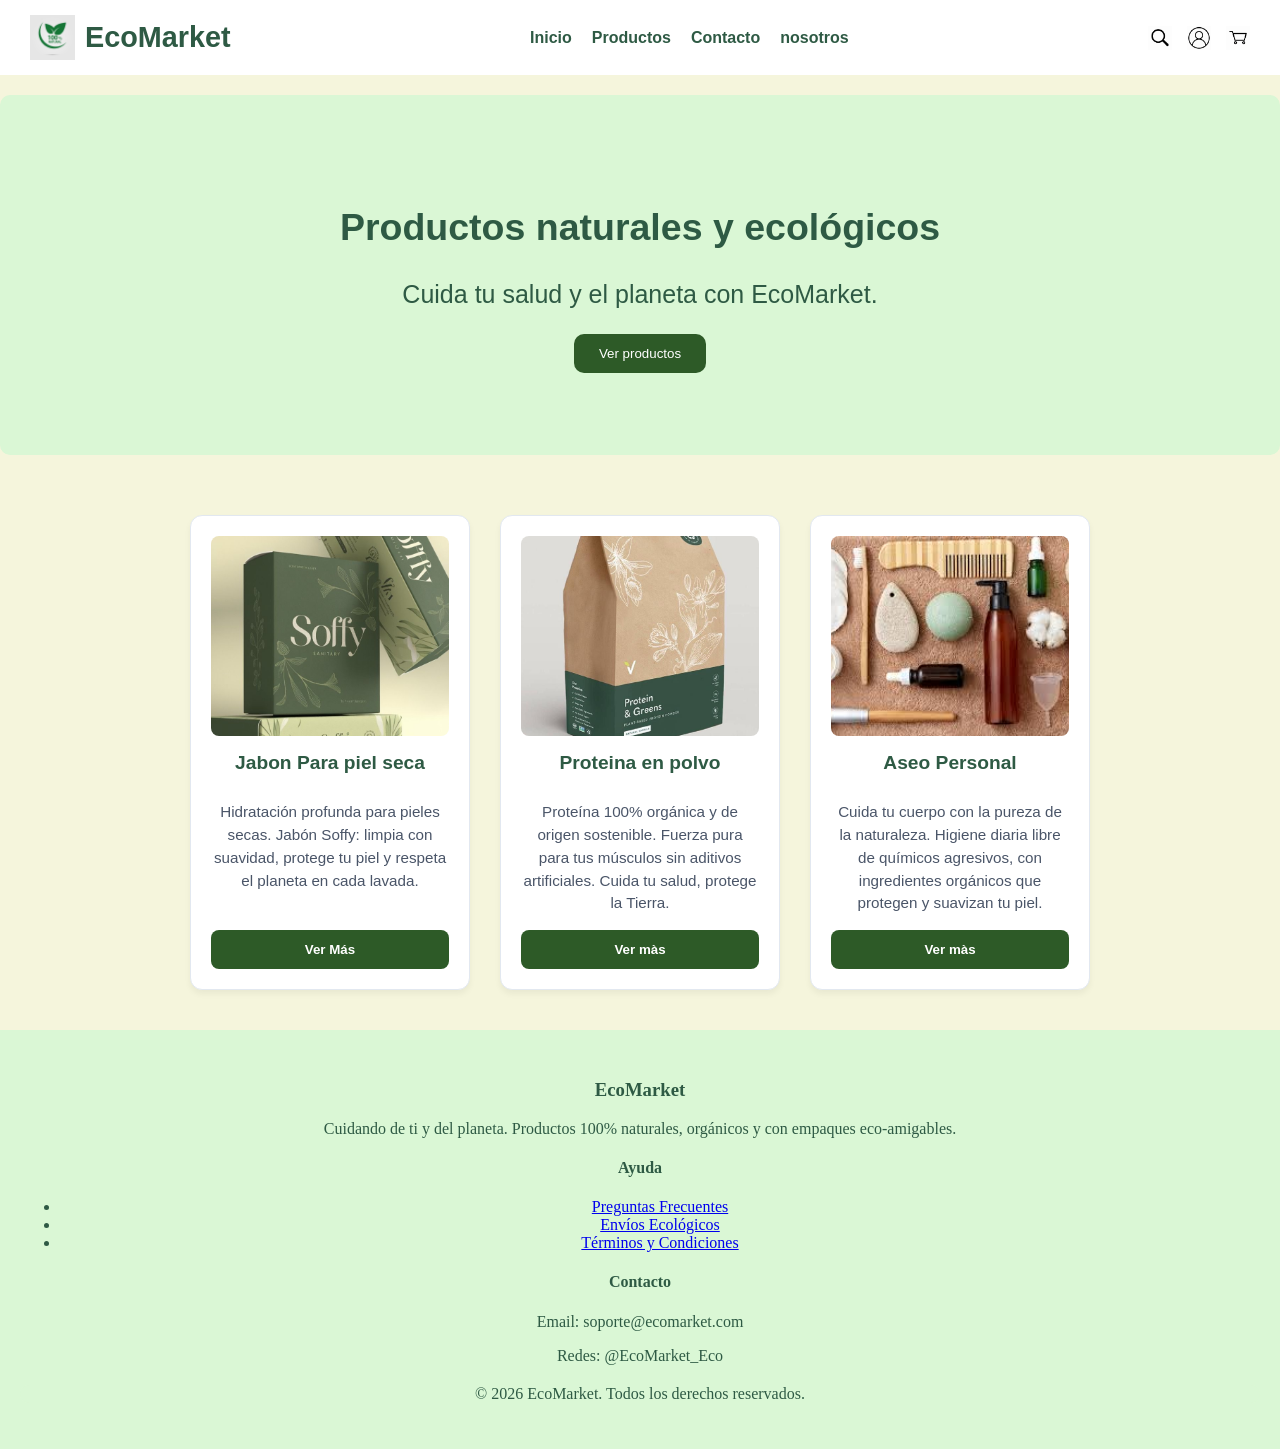
==== EcoMarket-Joan-Sebastian-Blanco-Ruiz/index.html @ 7674c7f8 "Add files via upload" ====
<!DOCTYPE html>
<html lang="es">
<head>
    <meta charset="UTF-8">
    <meta name="viewport" content="width=device-width, initial-scale=1.0">
    <title>Document</title>
    <link rel="stylesheet" href="css/main.css">
    <link rel="stylesheet" href="css/animaciones.css">
    <link rel="stylesheet" href="css/componentes.css">
    <link rel="stylesheet" href="css/layout.css">
</head>
<body>
    <main>
        <header>
            <div class="logo-1">
                <img src="img/logo1.jpeg" alt="logo-ecomarket" class="logo-img">
                <h1 class="logo-texto">EcoMarket</h1>
            </div>

            <nav>
                <a href="#">Inicio</a>
                <a href="../viwes/productos.html">Productos</a>
                <a href="../viwes/contacto.html">Contacto</a>
                <a href="../viwes/nosotros.html">nosotros</a>
            </nav>

            <div class="iconos-header">
                <img src="img/lupa.png" alt="lupa-img">
                <img src="img/personita..png" alt="persona-img">
                <img src="img/carrito.png" alt="carrito-img">
            </div>
        </header>

        <center><section class="hero">
            <div class="texto">
                <h1>Productos naturales y ecológicos</h1>
                <p>Cuida tu salud y el planeta con EcoMarket.</p>
                <button>Ver productos</button>
            </div>
        </section></center>

        <section>
            <div class="card">
                <img src="img/producto1.jpeg" alt="">
                <h3>Jabon Para piel seca</h3>
                <p>Hidratación profunda para pieles secas. Jabón Soffy: limpia con suavidad, protege tu piel y respeta el planeta en cada lavada.</p>
                <button>Ver Más</button>
            </div>
            <div class="card">
                <img src="img/producto2.jpeg"alt="">
                <h3>Proteina en polvo</h3>
                <p>Proteína 100% orgánica y de origen sostenible. Fuerza pura para tus músculos sin aditivos artificiales. Cuida tu salud, protege la Tierra.</p>
                <button>Ver màs</button>
            
            </div>
            <div class="card">
                <img src="img/producto3.jpeg" alt="">
                <h3>Aseo Personal</h3>
                <p>Cuida tu cuerpo con la pureza de la naturaleza. Higiene diaria libre de químicos agresivos, con ingredientes orgánicos que protegen y suavizan tu piel.</p>
                <button>Ver màs</button>
            </div>
            
        </section>
    </main>
    <footer>
    <div class="footer-info">
        <h3>EcoMarket</h3>
        <p>Cuidando de ti y del planeta. Productos 100% naturales, orgánicos y con empaques eco-amigables.</p>
    </div>

    <div class="footer-links">
        <h4>Ayuda</h4>
        <ul>
            <li><a href="#">Preguntas Frecuentes</a></li>
            <li><a href="#">Envíos Ecológicos</a></li>
            <li><a href="#">Términos y Condiciones</a></li>
        </ul>
    </div>

    <div class="footer-contact">
        <h4>Contacto</h4>
        <p>Email: soporte@ecomarket.com</p>
        <p>Redes: @EcoMarket_Eco</p>
    </div>

    <div class="footer-bottom">
        <p>&copy; 2026 EcoMarket. Todos los derechos reservados.</p>
    </div>
</footer>
</body>
</html>
---- EcoMarket-Joan-Sebastian-Blanco-Ruiz/css/main.css ----
body {
    background-color: beige;
    color: #2E5A44;
    margin: 0;
}
---- EcoMarket-Joan-Sebastian-Blanco-Ruiz/css/animaciones.css ----
@keyframes joan {
    0% {
        transform: translateY(0px);
    }
    50% {
        transform: translateY(-10px);
    }
    100% {
        transform: translateY(0px);
    }
}
---- EcoMarket-Joan-Sebastian-Blanco-Ruiz/css/componentes.css ----
.logo-img {
    width: 45px;
    height: 45px;
    object-fit: contain;
}

.iconos-header img {
    width: 24px;
    height: 24px;
    object-fit: contain;
    cursor: pointer;
}

button {
    background: #2d5a27;
    color: white;
    padding: 12px 25px;
    border: none;
    border-radius: 10px;
}

.card {
    background-color: #ffffff;
    border: 1px solid #e2e8f0;
    border-radius: 12px;
    width: 280px;
    min-width: 280px;
    display: flex;
    flex-direction: column;
    justify-content: space-between;
    text-align: center;
    box-shadow: 0 4px 6px rgba(0, 0, 0, 0.05);
    box-sizing: border-box;
    padding: 20px;
    height: auto;
    animation: joan 3s infinite;
    cursor: pointer;
}

.card img {
    width: 100%;
    height: 200px;
    object-fit: cover;
    border-radius: 8px;
}

.card h3 {
    font-family: 'Segoe UI', sans-serif;
    color: #2E5A44;
    margin: 15px 0 10px 0;
    font-size: 1.2rem;
    line-height: 1.3;
}

.precio {
    font-family: 'Segoe UI', sans-serif;
    color: #2d5a27;
    font-weight: bold;
    font-size: 1.1rem;
    margin: 5px 0 10px 0;
}

.card p {
    font-family: 'Segoe UI', sans-serif;
    color: #4a5568;
    font-size: 0.95rem;
    line-height: 1.5;
    margin-bottom: 15px;
}

.card button {
    background: #2d5a27;
    color: white;
    padding: 12px 20px;
    border: none;
    border-radius: 8px;
    cursor: pointer;
    width: 100%;
    font-weight: bold;
    transition: background-color 0.3s ease, transform 0.2s ease;
    margin-top: auto;
}

.card button:hover {
    background-color: #1b3628;
    transform: scale(1.02);
}

.contacto input,
.contacto textarea {
    padding: 15px;
    border-radius: 10px;
    border: 1px solid #129406;
}

.contacto textarea {
    height: 150px;
}
---- EcoMarket-Joan-Sebastian-Blanco-Ruiz/css/layout.css ----
header {
    font-family: 'Segoe UI', Tahoma, Geneva, Verdana, sans-serif;
    display: flex;
    justify-content: space-between;
    align-items: center;
    background-color: rgb(255, 255, 255);
    padding: 15px 30px;
}

.logo-1 {
    display: flex;
    align-items: center;
    gap: 10px;
}

.logo-texto {
    font-size: 1.8rem;
    font-weight: bold;
    color: #2E5A44;
    margin: 0;
}

nav {
    display: flex;
    gap: 20px;
}

nav a {
    color: #2E5A44;
    text-decoration: none;
    font-weight: bold;
    font-size: 1rem;
    transition: color 0.3s;
}

nav a:hover {
    color: #1b3628;
}

.iconos-header {
    display: flex;
    align-items: center;
    gap: 15px;
}

.hero {
    height: 200px;
    background-color: rgb(218, 247, 213);
    border-radius: 10px;
    align-items: center;
    padding: 80px;
    text-align: center;
    color: #2E5A44;
    font-size: 25px;
    font-family: Arial, Helvetica, sans-serif;
    max-width: 1200px;
    margin: 20px auto;
}

.catalogo-grid, section:has(.card) {
    display: grid;
    grid-template-columns: repeat(auto-fit, 280px);
    justify-content: center;
    justify-items: center;
    gap: 30px;
    padding: 40px 20px;
    background-color: beige;
    max-width: 1200px;
    margin: 0 auto;
}

footer {
    background-color: rgb(218, 247, 213);
    text-align: center;
    padding: 30px 20px;
}

.footer-bottom {
    background-color: rgb(218, 247, 213);
    text-align: center;
    border-radius: 30px;
    margin-top: 20px;
}

.contacto {
    padding: 50px;
    display: flex;
    flex-direction: column;
    align-items: center;
}

.contacto form {
    width: 400px;
    display: flex;
    flex-direction: column;
    gap: 20px;
}

@media (max-width: 768px) {
    header {
        flex-direction: column;
        gap: 15px;
        padding: 15px;
        text-align: center;
    }

    nav {
        flex-direction: column;
        gap: 10px;
        width: 100%;
        align-items: center;
    }

    .hero {
        height: auto;
        padding: 40px 20px;
        font-size: 18px;
    }

    .catalogo-grid, section:has(.card) {
        grid-template-columns: repeat(auto-fit, 280px);
        gap: 20px;
        padding: 20px 10px;
    }

    .card {
        width: 280px;
        min-width: 280px;
    }

    .contacto form {
        width: 100%;
        max-width: 320px;
        padding: 0 10px;
        box-sizing: border-box;
    }

    footer {
        display: flex;
        flex-direction: column;
        gap: 20px;
        padding: 20px;
    }
}
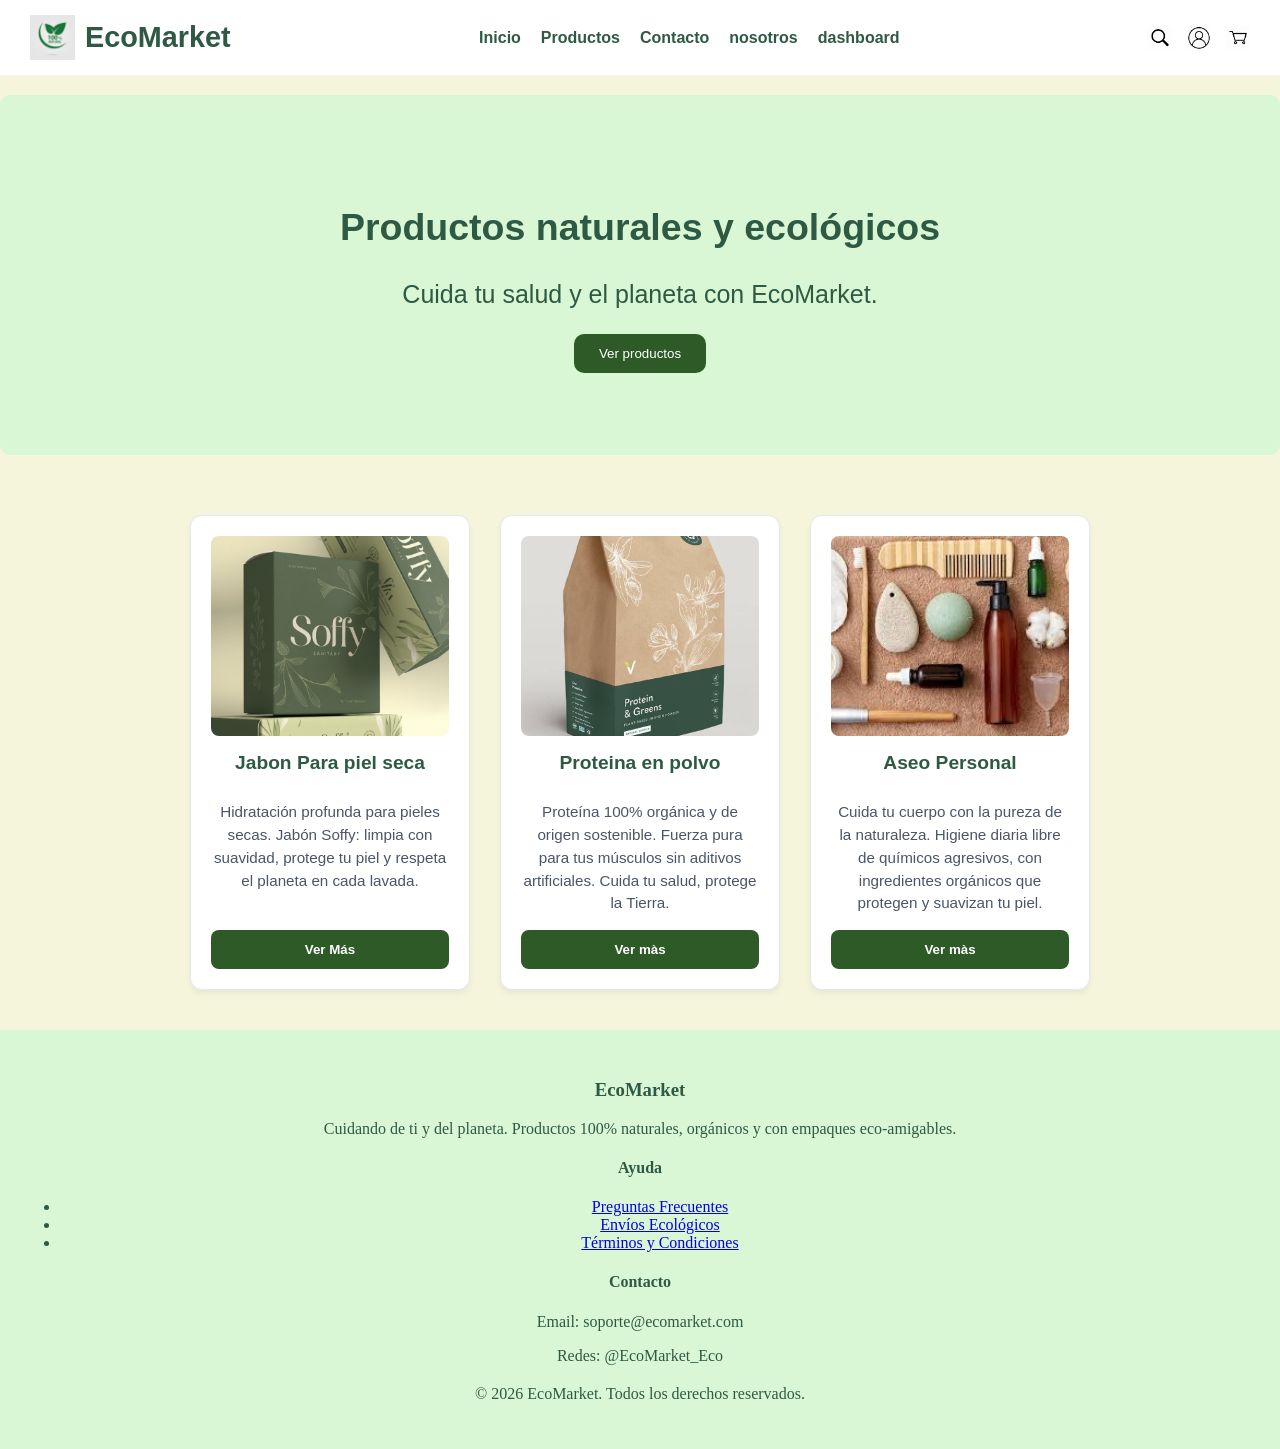
==== commit 42d32481: "commit-examen" ====
--- a/EcoMarket-Joan-Sebastian-Blanco-Ruiz/index.html
+++ b/EcoMarket-Joan-Sebastian-Blanco-Ruiz/index.html
@@ -18,10 +18,11 @@
             </div>
 
             <nav>
-                <a href="#">Inicio</a>
-                <a href="../viwes/productos.html">Productos</a>
-                <a href="../viwes/contacto.html">Contacto</a>
-                <a href="../viwes/nosotros.html">nosotros</a>
+                <a href="index.html">Inicio</a>
+                <a href="viwes/productos.html">Productos</a>
+                <a href="viwes/contacto.html">Contacto</a>
+                <a href="viwes/nosotros.html">nosotros</a>
+                <a href="viwes/dashboard.html">dashboard</a>
             </nav>
 
             <div class="iconos-header">
